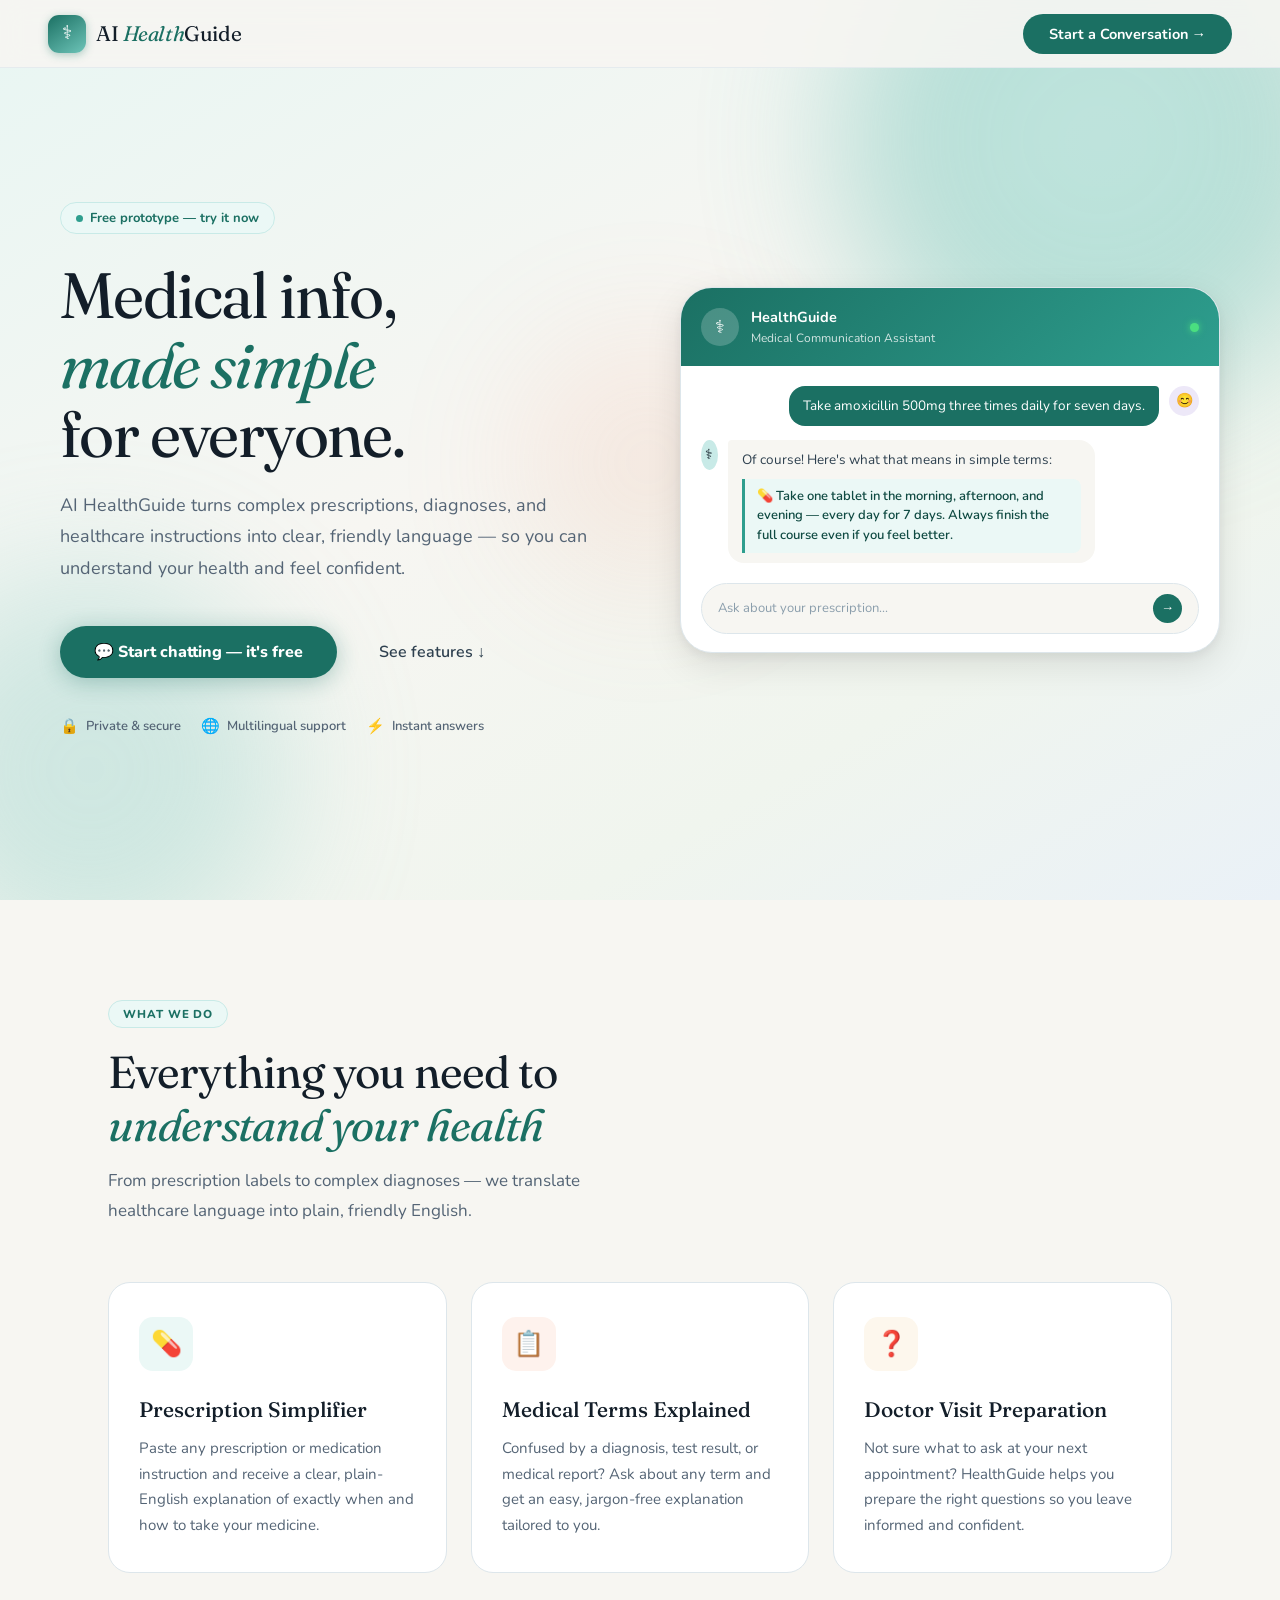
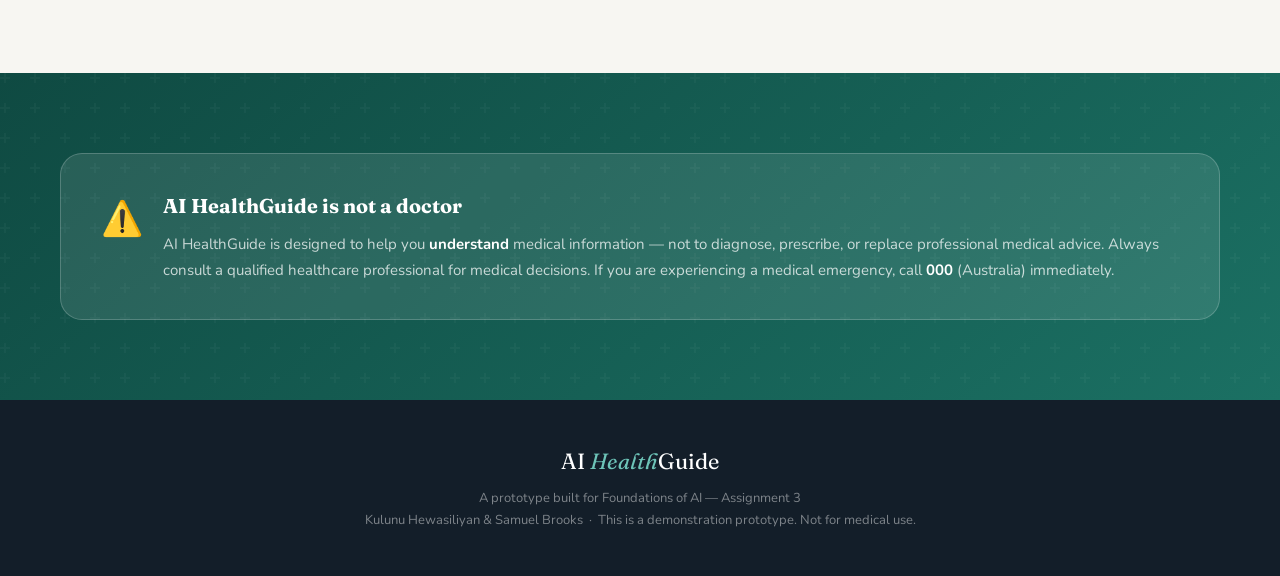
==== prototype/index.html @ d31c9653 "Homepage Prototype completed" ====
<!DOCTYPE html>
<html lang="en">
<head>
  <meta charset="UTF-8">
  <meta name="viewport" content="width=device-width, initial-scale=1.0">
  <title>AI HealthGuide — Medical Communication Made Simple</title>
  <link rel="preconnect" href="https://fonts.googleapis.com">
  <link rel="preconnect" href="https://fonts.gstatic.com" crossorigin>
  <link href="https://fonts.googleapis.com/css2?family=Fraunces:ital,opsz,wght@0,9..144,300;0,9..144,400;0,9..144,500;1,9..144,300;1,9..144,400;1,9..144,500&family=Nunito:wght@300;400;500;600;700;800&display=swap" rel="stylesheet">
  <style>
    *, *::before, *::after { box-sizing: border-box; margin: 0; padding: 0; }

    :root {
      --bg:         #F7F6F2;
      --white:      #FFFFFF;
      --teal-900:   #0F4A42;
      --teal-700:   #1B7063;
      --teal-500:   #2E9E8E;
      --teal-300:   #6DC4B8;
      --teal-100:   #C8EAE7;
      --teal-50:    #EBF8F6;
      --coral:      #E07558;
      --coral-bg:   #FEF2ED;
      --amber-bg:   #FDF7ED;
      --text-900:   #131E29;
      --text-700:   #2E404F;
      --text-500:   #546475;
      --text-300:   #8B9EAC;
      --border:     #DDE6EB;
      --shadow-sm:  0 1px 3px rgba(0,0,0,.07);
      --shadow-md:  0 4px 14px rgba(0,0,0,.08);
      --shadow-lg:  0 12px 36px rgba(0,0,0,.10), 0 4px 12px rgba(0,0,0,.06);
      --r-sm: 8px; --r-md: 14px; --r-lg: 22px; --r-xl: 32px;
    }

    html { scroll-behavior: smooth; }

    body {
      font-family: 'Nunito', sans-serif;
      background: var(--bg);
      color: var(--text-900);
      line-height: 1.6;
      overflow-x: hidden;
    }

    /* ── Page switching ───────────────────────────────── */
    .page { display: none; }
    .page.active { display: block; }


    /* ══════════════════════════════════════════════════
       LANDING PAGE
    ══════════════════════════════════════════════════ */

    /* Nav */
    .nav {
      position: fixed; top: 0; left: 0; right: 0; z-index: 100;
      height: 68px;
      display: flex; align-items: center; justify-content: space-between;
      padding: 0 48px;
      background: rgba(247,246,242,.9);
      backdrop-filter: blur(14px);
      border-bottom: 1px solid rgba(221,230,235,.7);
    }

    .nav-logo {
      display: flex; align-items: center; gap: 10px;
      text-decoration: none; cursor: pointer;
    }

    .nav-logo-mark {
      width: 38px; height: 38px;
      background: linear-gradient(145deg, var(--teal-700), var(--teal-300));
      border-radius: 11px;
      display: flex; align-items: center; justify-content: center;
      font-size: 19px; color: white;
      box-shadow: 0 2px 8px rgba(27,112,99,.35);
    }

    .nav-logo-text {
      font-family: 'Fraunces', serif;
      font-size: 21px; font-weight: 400;
      color: var(--text-900); letter-spacing: -.02em;
    }
    .nav-logo-text em { font-style: italic; color: var(--teal-700); }

    .btn-nav {
      background: var(--teal-700); color: white;
      border: none; border-radius: 50px;
      padding: 10px 26px;
      font-family: 'Nunito', sans-serif;
      font-size: 14.5px; font-weight: 700;
      cursor: pointer;
      transition: all .2s;
    }
    .btn-nav:hover {
      background: var(--teal-900);
      transform: translateY(-1px);
      box-shadow: 0 6px 20px rgba(27,112,99,.35);
    }

    /* Hero */
    .hero {
      min-height: 100vh;
      display: flex; align-items: center;
      position: relative; overflow: hidden;
      padding: 130px 48px 90px;
    }

    .hero-bg {
      position: absolute; inset: 0;
      background: linear-gradient(150deg, #E8F6F3 0%, #F7F6F2 45%, #F0F5EE 75%, #EAF1F7 100%);
    }

    /* Animated blobs */
    .blob {
      position: absolute; border-radius: 50%;
      filter: blur(72px); opacity: .4;
      animation: blobFloat 9s ease-in-out infinite;
    }
    .blob-1 { width: 520px; height: 520px; background: radial-gradient(circle, #7DD6CB, #2E9E8E); top: -120px; right: -80px; }
    .blob-2 { width: 380px; height: 380px; background: radial-gradient(circle, #A8D8D2, #6DC4B8); bottom: -60px; left: -100px; animation-delay: -3.5s; }
    .blob-3 { width: 240px; height: 240px; background: radial-gradient(circle, #F5C4A8, #E07558); top: 38%; right: 40%; opacity: .18; animation-delay: -6s; }

    @keyframes blobFloat {
      0%,100% { transform: translate(0,0) scale(1); }
      33%      { transform: translate(22px,-28px) scale(1.04); }
      66%      { transform: translate(-16px,18px) scale(.97); }
    }

    .hero-inner {
      position: relative; z-index: 1;
      max-width: 1160px; margin: 0 auto;
      display: grid; grid-template-columns: 1fr 1fr;
      gap: 80px; align-items: center;
    }

    .hero-eyebrow {
      display: inline-flex; align-items: center; gap: 7px;
      background: var(--teal-50); border: 1px solid var(--teal-100);
      border-radius: 50px; padding: 5px 15px;
      font-size: 13px; font-weight: 700; color: var(--teal-700);
      margin-bottom: 26px;
    }
    .eyebrow-dot {
      width: 7px; height: 7px;
      background: var(--teal-500); border-radius: 50%;
      animation: softPulse 2.2s ease-in-out infinite;
    }
    @keyframes softPulse {
      0%,100% { transform: scale(1); opacity: 1; }
      50%      { transform: scale(1.5); opacity: .6; }
    }

    .hero-heading {
      font-family: 'Fraunces', serif;
      font-size: clamp(42px, 5vw, 66px);
      font-weight: 400; line-height: 1.08;
      color: var(--text-900); letter-spacing: -.025em;
      margin-bottom: 22px;
    }
    .hero-heading em { font-style: italic; color: var(--teal-700); }

    .hero-sub {
      font-size: 18px; color: var(--text-500);
      line-height: 1.75; margin-bottom: 42px;
    }

    .hero-btns { display: flex; gap: 14px; flex-wrap: wrap; }

    .btn-primary-hero {
      background: var(--teal-700); color: white;
      border: none; border-radius: 50px;
      padding: 15px 34px;
      font-family: 'Nunito', sans-serif;
      font-size: 16px; font-weight: 800;
      cursor: pointer;
      transition: all .25s;
      display: inline-flex; align-items: center; gap: 8px;
      box-shadow: 0 4px 22px rgba(27,112,99,.32);
    }
    .btn-primary-hero:hover {
      background: var(--teal-900);
      transform: translateY(-2px);
      box-shadow: 0 10px 30px rgba(27,112,99,.42);
    }

    .btn-ghost-hero {
      background: transparent; color: var(--text-700);
      border: none; border-radius: 50px;
      padding: 15px 28px;
      font-family: 'Nunito', sans-serif;
      font-size: 16px; font-weight: 600;
      cursor: pointer; transition: all .2s;
      display: inline-flex; align-items: center; gap: 8px;
    }
    .btn-ghost-hero:hover { background: rgba(0,0,0,.04); }

    /* Hero demo card */
    .hero-card {
      background: var(--white);
      border-radius: var(--r-xl);
      box-shadow: var(--shadow-lg);
      border: 1px solid var(--border);
      overflow: hidden;
      animation: cardFloat 7s ease-in-out infinite;
    }
    @keyframes cardFloat {
      0%,100% { transform: translateY(0); }
      50%      { transform: translateY(-14px); }
    }

    .card-header {
      background: linear-gradient(135deg, var(--teal-700), var(--teal-500));
      padding: 18px 20px;
      display: flex; align-items: center; gap: 12px; color: white;
    }
    .card-header-av {
      width: 38px; height: 38px;
      background: rgba(255,255,255,.2);
      border-radius: 50%;
      display: flex; align-items: center; justify-content: center;
      font-size: 18px;
    }
    .card-header-name { font-weight: 700; font-size: 14.5px; }
    .card-header-sub  { font-size: 12px; opacity: .8; }
    .online-indicator {
      margin-left: auto;
      width: 9px; height: 9px;
      background: #4ADE80; border-radius: 50%;
      box-shadow: 0 0 7px rgba(74,222,128,.9);
    }

    .card-msgs { padding: 20px; display: flex; flex-direction: column; gap: 14px; }

    .cm { display: flex; gap: 10px; align-items: flex-start; }
    .cm.u { flex-direction: row-reverse; }
    .cm-av {
      width: 30px; height: 30px; border-radius: 50%;
      display: flex; align-items: center; justify-content: center; font-size: 14px;
    }
    .cm.b .cm-av { background: var(--teal-100); }
    .cm.u .cm-av { background: #EDE8F8; }

    .cm-bbl {
      max-width: 78%; border-radius: 16px;
      padding: 10px 14px; font-size: 13.5px; line-height: 1.5;
    }
    .cm.b .cm-bbl { background: var(--bg); color: var(--text-700); border-top-left-radius: 4px; }
    .cm.u .cm-bbl { background: var(--teal-700); color: white; border-top-right-radius: 4px; }

    .cm-callout {
      background: var(--teal-50); border-left: 3px solid var(--teal-500);
      border-radius: 0 8px 8px 0; padding: 8px 12px;
      margin-top: 8px; font-size: 13px; font-weight: 600;
      color: var(--teal-900);
    }

    .card-input {
      margin: 0 20px 18px;
      background: var(--bg); border: 1px solid var(--border);
      border-radius: 50px; padding: 10px 16px;
      display: flex; align-items: center; gap: 8px;
    }
    .card-input span { flex: 1; font-size: 13px; color: var(--text-300); }
    .card-send {
      width: 29px; height: 29px;
      background: var(--teal-700); border-radius: 50%;
      display: flex; align-items: center; justify-content: center;
      color: white; font-size: 13px;
    }

    /* Trust badges */
    .hero-trust {
      display: flex; gap: 20px; flex-wrap: wrap;
      margin-top: 36px;
    }
    .trust-item {
      display: flex; align-items: center; gap: 7px;
      font-size: 13px; color: var(--text-500); font-weight: 600;
    }
    .trust-icon { font-size: 15px; }


    /* ── Features section ─────────────────────────────── */
    .features {
      padding: 100px 48px;
      max-width: 1160px; margin: 0 auto;
    }

    .section-chip {
      display: inline-block;
      background: var(--teal-50); border: 1px solid var(--teal-100);
      border-radius: 50px; padding: 4px 14px;
      font-size: 11.5px; font-weight: 800; letter-spacing: .08em;
      text-transform: uppercase; color: var(--teal-700);
      margin-bottom: 18px;
    }

    .section-h {
      font-family: 'Fraunces', serif;
      font-size: clamp(30px, 3.5vw, 46px);
      font-weight: 400; color: var(--text-900);
      letter-spacing: -.02em; line-height: 1.18;
      margin-bottom: 14px;
    }
    .section-h em { font-style: italic; color: var(--teal-700); }

    .section-sub {
      font-size: 17px; color: var(--text-500);
      max-width: 520px; line-height: 1.75;
      margin-bottom: 56px;
    }

    .features-grid {
      display: grid; grid-template-columns: repeat(3,1fr); gap: 24px;
    }

    .f-card {
      background: var(--white);
      border-radius: var(--r-lg); padding: 34px 30px;
      border: 1px solid var(--border);
      transition: all .3s; position: relative; overflow: hidden;
    }
    .f-card::after {
      content: '';
      position: absolute; top: 0; left: 0; right: 0; height: 3px;
      background: linear-gradient(90deg, var(--teal-700), var(--teal-300));
      transform: scaleX(0); transform-origin: left;
      transition: transform .3s;
    }
    .f-card:hover { transform: translateY(-5px); box-shadow: var(--shadow-lg); border-color: var(--teal-100); }
    .f-card:hover::after { transform: scaleX(1); }

    .f-icon {
      width: 54px; height: 54px; border-radius: var(--r-md);
      display: flex; align-items: center; justify-content: center;
      font-size: 25px; margin-bottom: 22px;
    }
    .fi-teal   { background: var(--teal-50); }
    .fi-coral  { background: var(--coral-bg); }
    .fi-amber  { background: var(--amber-bg); }

    .f-title {
      font-family: 'Fraunces', serif;
      font-size: 21px; font-weight: 500; color: var(--text-900); margin-bottom: 10px;
    }
    .f-desc { font-size: 15px; color: var(--text-500); line-height: 1.7; }


    /* ── Disclaimer ──────────────────────────────────── */
    .disclaimer-wrap {
      background: linear-gradient(140deg, var(--teal-900), var(--teal-700));
      padding: 80px 48px; position: relative; overflow: hidden;
    }
    .disclaimer-wrap::before {
      content: '';
      position: absolute; inset: 0;
      background: url("data:image/svg+xml,%3Csvg width='60' height='60' viewBox='0 0 60 60' xmlns='http://www.w3.org/2000/svg'%3E%3Cg fill='%23ffffff' fill-opacity='0.03'%3E%3Cpath d='M36 34v-4h-2v4h-4v2h4v4h2v-4h4v-2h-4zm0-30V0h-2v4h-4v2h4v4h2V6h4V4h-4zM6 34v-4H4v4H0v2h4v4h2v-4h4v-2H6zM6 4V0H4v4H0v2h4v4h2V6h4V4H6z'/%3E%3C/g%3E%3C/svg%3E");
    }

    .disclaimer-inner { max-width: 1160px; margin: 0 auto; position: relative; }

    .disclaimer-box {
      background: rgba(255,255,255,.1); border: 1px solid rgba(255,255,255,.2);
      border-radius: var(--r-lg); padding: 36px 40px;
      display: flex; gap: 20px; align-items: flex-start;
    }
    .disclaimer-em { font-size: 34px; flex-shrink: 0; margin-top: 2px; }
    .disclaimer-t {
      font-family: 'Fraunces', serif; font-size: 20px;
      color: white; margin-bottom: 10px;
    }
    .disclaimer-p { font-size: 15px; color: rgba(255,255,255,.75); line-height: 1.7; }
    .disclaimer-p strong { color: white; }


    /* ── Footer ──────────────────────────────────────── */
    footer {
      background: var(--text-900); padding: 44px 48px; text-align: center;
    }
    .footer-name {
      font-family: 'Fraunces', serif; font-size: 22px; color: white; margin-bottom: 8px;
    }
    .footer-name em { font-style: italic; color: var(--teal-300); }
    .footer-p { font-size: 13px; color: rgba(255,255,255,.45); line-height: 1.7; }


    /* ══════════════════════════════════════════════════
       CHAT PAGE
    ══════════════════════════════════════════════════ */

    #chat-page { height: 100vh; }

    .chat-wrap {
      height: 100vh; display: flex; flex-direction: column;
    }

    /* Emergency banner */
    .emergency-bar {
      display: none;
      background: #B91C1C; color: white;
      padding: 10px 24px; text-align: center;
      font-weight: 800; font-size: 14px;
      animation: emergBlink 2s ease-in-out infinite;
    }
    @keyframes emergBlink {
      0%,100% { background: #B91C1C; }
      50%      { background: #991B1B; }
    }

    /* Chat nav */
    .chat-topbar {
      height: 64px; flex-shrink: 0;
      background: var(--white); border-bottom: 1px solid var(--border);
      display: flex; align-items: center; padding: 0 24px; gap: 14px;
    }

    .back-btn {
      background: none; border: none; cursor: pointer;
      color: var(--text-500); font-family: 'Nunito', sans-serif;
      font-size: 14px; font-weight: 700;
      display: flex; align-items: center; gap: 6px;
      padding: 6px 12px; border-radius: var(--r-sm); transition: all .2s;
    }
    .back-btn:hover { background: var(--bg); color: var(--text-900); }

    .divider { color: var(--border); }

    .topbar-title {
      font-family: 'Fraunces', serif; font-size: 19px; font-weight: 400; color: var(--text-900);
    }
    .topbar-title em { font-style: italic; color: var(--teal-700); }

    .status-badge {
      margin-left: auto;
      background: var(--teal-50); color: var(--teal-700);
      border: 1px solid var(--teal-100); border-radius: 50px;
      padding: 3px 13px; font-size: 12px; font-weight: 700;
      display: flex; align-items: center; gap: 6px;
    }
    .status-dot {
      width: 7px; height: 7px; background: #22C55E; border-radius: 50%;
    }

    /* Layout */
    .chat-body { flex: 1; display: flex; overflow: hidden; }

    /* Sidebar */
    .sidebar {
      width: 300px; flex-shrink: 0;
      background: var(--white); border-right: 1px solid var(--border);
      display: flex; flex-direction: column; padding: 24px 20px;
      overflow-y: auto;
    }

    .sb-bot-card {
      background: linear-gradient(140deg, var(--teal-700), var(--teal-500));
      border-radius: var(--r-lg); padding: 22px 20px;
      color: white; text-align: center; margin-bottom: 26px;
    }
    .sb-av {
      width: 62px; height: 62px;
      background: rgba(255,255,255,.2); border-radius: 50%;
      display: flex; align-items: center; justify-content: center;
      font-size: 28px; margin: 0 auto 12px;
    }
    .sb-name {
      font-family: 'Fraunces', serif; font-size: 19px; margin-bottom: 5px;
    }
    .sb-desc { font-size: 12.5px; opacity: .8; line-height: 1.55; }

    .sb-label {
      font-size: 11px; font-weight: 800; letter-spacing: .08em;
      text-transform: uppercase; color: var(--text-300); margin-bottom: 10px;
    }

    .qa-list { display: flex; flex-direction: column; gap: 8px; margin-bottom: 26px; }

    .qa-btn {
      background: var(--bg); border: 1px solid var(--border);
      border-radius: var(--r-sm); padding: 10px 14px;
      font-family: 'Nunito', sans-serif; font-size: 13.5px; font-weight: 600;
      color: var(--text-700); cursor: pointer; text-align: left;
      transition: all .2s; display: flex; align-items: center; gap: 9px;
    }
    .qa-btn:hover { background: var(--teal-50); border-color: var(--teal-100); color: var(--teal-700); }

    .sb-footer {
      margin-top: auto; padding-top: 20px; border-top: 1px solid var(--border);
      font-size: 12px; color: var(--text-300); line-height: 1.65;
    }
    .sb-footer strong { color: var(--text-500); }

    /* Main chat */
    .chat-main {
      flex: 1; display: flex; flex-direction: column;
      background: var(--bg); overflow: hidden;
    }

    .messages {
      flex: 1; overflow-y: auto;
      padding: 28px 36px; display: flex; flex-direction: column; gap: 18px;
    }
    .messages::-webkit-scrollbar { width: 4px; }
    .messages::-webkit-scrollbar-thumb { background: var(--border); border-radius: 10px; }

    /* Welcome */
    .welcome {
      text-align: center; padding: 50px 20px 30px;
    }
    .welcome-em  { font-size: 50px; margin-bottom: 16px; }
    .welcome-h {
      font-family: 'Fraunces', serif; font-size: 28px; font-weight: 400;
      color: var(--text-900); margin-bottom: 10px;
    }
    .welcome-h em { font-style: italic; color: var(--teal-700); }
    .welcome-p { font-size: 15.5px; color: var(--text-500); max-width: 380px; margin: 0 auto; line-height: 1.7; }

    /* Messages */
    .msg {
      display: flex; gap: 12px; align-items: flex-start;
      animation: msgPop .3s ease-out;
    }
    @keyframes msgPop {
      from { opacity: 0; transform: translateY(9px); }
      to   { opacity: 1; transform: translateY(0); }
    }
    .msg.u { flex-direction: row-reverse; }

    .msg-av {
      width: 34px; height: 34px; border-radius: 50%; flex-shrink: 0;
      display: flex; align-items: center; justify-content: center; font-size: 16px;
    }
    .msg.b .msg-av { background: var(--teal-100); }
    .msg.u .msg-av { background: #EDE8F8; }

    .msg-body { max-width: 66%; }

    .bubble {
      border-radius: 18px; padding: 12px 17px;
      font-size: 15px; line-height: 1.65;
    }
    .msg.b .bubble {
      background: var(--white); color: var(--text-700);
      border-top-left-radius: 4px; border: 1px solid var(--border);
    }
    .msg.u .bubble {
      background: var(--teal-700); color: white;
      border-top-right-radius: 4px;
    }
    .msg-ts {
      font-size: 11px; color: var(--text-300); margin-top: 5px; padding: 0 4px;
    }
    .msg.u .msg-ts { text-align: right; }

    /* Bubble extras */
    .b-highlight {
      background: var(--teal-50); border-left: 3px solid var(--teal-500);
      border-radius: 0 8px 8px 0; padding: 10px 14px;
      margin-top: 10px; font-size: 14px; color: var(--teal-900); font-weight: 600;
    }
    .b-warn {
      background: #FEF3C7; border: 1px solid #FCD34D;
      border-radius: 8px; padding: 10px 14px; margin-top: 10px;
      font-size: 13.5px; color: #92400E;
      display: flex; gap: 8px; align-items: flex-start;
    }
    .b-emergency {
      background: #FEE2E2; border: 1px solid #FCA5A5;
      border-radius: 8px; padding: 14px 16px; margin-top: 10px;
      font-size: 14px; color: #7F1D1D;
    }
    .b-emergency-t { font-weight: 800; font-size: 15px; color: #B91C1C; margin-bottom: 7px; }
    .b-tag {
      display: inline-block; background: var(--teal-50); color: var(--teal-700);
      border-radius: 50px; padding: 2px 11px; font-size: 11.5px; font-weight: 700;
      margin-bottom: 9px;
    }

    /* Typing */
    .typing { display: flex; gap: 12px; align-items: center; }
    .typing-bbl {
      background: var(--white); border: 1px solid var(--border);
      border-radius: 18px; border-top-left-radius: 4px;
      padding: 14px 18px; display: flex; gap: 5px; align-items: center;
    }
    .t-dot {
      width: 7px; height: 7px; background: var(--teal-300); border-radius: 50%;
      animation: tBounce 1.2s ease-in-out infinite;
    }
    .t-dot:nth-child(2) { animation-delay: .2s; }
    .t-dot:nth-child(3) { animation-delay: .4s; }
    @keyframes tBounce {
      0%,60%,100% { transform: translateY(0); }
      30%          { transform: translateY(-8px); }
    }

    /* Input area */
    .input-area {
      background: var(--white); border-top: 1px solid var(--border);
      padding: 16px 36px 22px;
    }
    .chips-row {
      display: flex; gap: 8px; margin-bottom: 12px; flex-wrap: wrap;
    }
    .chip {
      background: var(--bg); border: 1px solid var(--border); border-radius: 50px;
      padding: 5px 15px; font-family: 'Nunito', sans-serif;
      font-size: 13px; font-weight: 600; color: var(--text-700);
      cursor: pointer; transition: all .2s; white-space: nowrap;
    }
    .chip:hover { background: var(--teal-50); border-color: var(--teal-300); color: var(--teal-700); }

    .input-row { display: flex; gap: 10px; align-items: flex-end; }

    textarea.chat-in {
      flex: 1; background: var(--bg); border: 1.5px solid var(--border);
      border-radius: 16px; padding: 12px 18px;
      font-family: 'Nunito', sans-serif; font-size: 15px; color: var(--text-900);
      outline: none; resize: none; line-height: 1.5;
      min-height: 48px; max-height: 120px; transition: border-color .2s;
    }
    textarea.chat-in:focus { border-color: var(--teal-500); background: var(--white); }
    textarea.chat-in::placeholder { color: var(--text-300); }

    .send-btn {
      width: 48px; height: 48px; flex-shrink: 0;
      background: var(--teal-700); border: none; border-radius: 14px;
      display: flex; align-items: center; justify-content: center;
      cursor: pointer; color: white; transition: all .2s;
    }
    .send-btn:hover { background: var(--teal-900); transform: scale(1.06); }
    .send-btn:active { transform: scale(.95); }

    /* ── Fade-in animations on load ───────────────────── */
    .fi { opacity: 0; transform: translateY(20px); animation: fadeUp .7s ease-out forwards; }
    .fi-1 { animation-delay: .1s; }
    .fi-2 { animation-delay: .25s; }
    .fi-3 { animation-delay: .4s; }
    .fi-4 { animation-delay: .55s; }
    @keyframes fadeUp { to { opacity: 1; transform: translateY(0); } }

    /* ── Responsive ───────────────────────────────────── */
    @media (max-width: 920px) {
      .hero-inner { grid-template-columns: 1fr; gap: 44px; }
      .features-grid { grid-template-columns: 1fr; }
      .steps { grid-template-columns: 1fr; }
      .step::after { display: none; }
      .hero-card { max-width: 440px; margin: 0 auto; }
      .sidebar { display: none; }
      .nav, .hero, .features, .disclaimer-wrap, footer { padding-left: 24px; padding-right: 24px; }
    }
    @media (max-width: 600px) {
      .messages { padding: 16px; }
      .input-area { padding: 12px 16px 18px; }
      .hero { padding-top: 100px; }
    }
  </style>
</head>
<body>

<!-- ════════════════════════════════════════════
     LANDING PAGE
════════════════════════════════════════════ -->
<div id="landing-page" class="page active">

  <nav class="nav">
    <div class="nav-logo" onclick="void(0)">
      <div class="nav-logo-mark">⚕</div>
      <span class="nav-logo-text">AI <em>Health</em>Guide</span>
    </div>
    <button class="btn-nav" onclick="showChat()">Start a Conversation →</button>
  </nav>

  <!-- Hero -->
  <section class="hero">
    <div class="hero-bg"></div>
    <div class="blob blob-1"></div>
    <div class="blob blob-2"></div>
    <div class="blob blob-3"></div>

    <div class="hero-inner">
      <!-- Left -->
      <div>
        <div class="hero-eyebrow fi fi-1">
          <div class="eyebrow-dot"></div>
          Free prototype — try it now
        </div>
        <h1 class="hero-heading fi fi-2">
          Medical info,<br><em>made simple</em><br>for everyone.
        </h1>
        <p class="hero-sub fi fi-3">
          AI HealthGuide turns complex prescriptions, diagnoses, and healthcare instructions into clear, friendly language — so you can understand your health and feel confident.
        </p>
        <div class="hero-btns fi fi-4">
          <button class="btn-primary-hero" onclick="showChat()">
            💬 Start chatting — it's free
          </button>
          <button class="btn-ghost-hero" onclick="document.getElementById('features').scrollIntoView({behavior:'smooth'})">
            See features ↓
          </button>
        </div>
        <div class="hero-trust fi fi-4">
          <span class="trust-item"><span class="trust-icon">🔒</span> Private &amp; secure</span>
          <span class="trust-item"><span class="trust-icon">🌐</span> Multilingual support</span>
          <span class="trust-item"><span class="trust-icon">⚡</span> Instant answers</span>
        </div>
      </div>

      <!-- Right — demo card -->
      <div class="hero-card fi fi-3">
        <div class="card-header">
          <div class="card-header-av">⚕</div>
          <div>
            <div class="card-header-name">HealthGuide</div>
            <div class="card-header-sub">Medical Communication Assistant</div>
          </div>
          <div class="online-indicator"></div>
        </div>
        <div class="card-msgs">
          <div class="cm u">
            <div class="cm-av">😊</div>
            <div class="cm-bbl">Take amoxicillin 500mg three times daily for seven days.</div>
          </div>
          <div class="cm b">
            <div class="cm-av">⚕</div>
            <div>
              <div class="cm-bbl">
                Of course! Here's what that means in simple terms:
                <div class="cm-callout">
                  💊 Take one tablet in the morning, afternoon, and evening — every day for 7 days. Always finish the full course even if you feel better.
                </div>
              </div>
            </div>
          </div>
        </div>
        <div class="card-input">
          <span>Ask about your prescription...</span>
          <div class="card-send">→</div>
        </div>
      </div>
    </div>
  </section>

  <!-- Features -->
  <section class="features" id="features">
    <div class="section-chip">What we do</div>
    <h2 class="section-h">Everything you need to<br><em>understand your health</em></h2>
    <p class="section-sub">From prescription labels to complex diagnoses — we translate healthcare language into plain, friendly English.</p>

    <div class="features-grid">
      <div class="f-card">
        <div class="f-icon fi-teal">💊</div>
        <h3 class="f-title">Prescription Simplifier</h3>
        <p class="f-desc">Paste any prescription or medication instruction and receive a clear, plain-English explanation of exactly when and how to take your medicine.</p>
      </div>
      <div class="f-card">
        <div class="f-icon fi-coral">📋</div>
        <h3 class="f-title">Medical Terms Explained</h3>
        <p class="f-desc">Confused by a diagnosis, test result, or medical report? Ask about any term and get an easy, jargon-free explanation tailored to you.</p>
      </div>
      <div class="f-card">
        <div class="f-icon fi-amber">❓</div>
        <h3 class="f-title">Doctor Visit Preparation</h3>
        <p class="f-desc">Not sure what to ask at your next appointment? HealthGuide helps you prepare the right questions so you leave informed and confident.</p>
      </div>
    </div>
  </section>

  <!-- Disclaimer -->
  <div class="disclaimer-wrap">
    <div class="disclaimer-inner">
      <div class="disclaimer-box">
        <div class="disclaimer-em">⚠️</div>
        <div>
          <h3 class="disclaimer-t">AI HealthGuide is not a doctor</h3>
          <p class="disclaimer-p">
            AI HealthGuide is designed to help you <strong>understand</strong> medical information — not to diagnose, prescribe, or replace professional medical advice. Always consult a qualified healthcare professional for medical decisions. If you are experiencing a medical emergency, call <strong>000</strong> (Australia) immediately.
          </p>
        </div>
      </div>
    </div>
  </div>

  <footer>
    <div class="footer-name">AI <em>Health</em>Guide</div>
    <p class="footer-p">
      A prototype built for Foundations of AI — Assignment 3<br>
      Kulunu Hewasiliyan &amp; Samuel Brooks &nbsp;·&nbsp; This is a demonstration prototype. Not for medical use.
    </p>
  </footer>

</div><!-- /landing -->


<!-- ════════════════════════════════════════════
     CHAT PAGE
════════════════════════════════════════════ -->
<div id="chat-page" class="page">
  <div class="chat-wrap">

    <!-- Emergency banner -->
    <div class="emergency-bar" id="emerg-bar">
      🚨 EMERGENCY DETECTED — If this is a life-threatening emergency, call 000 immediately
    </div>

    <!-- Top bar -->
    <div class="chat-topbar">
      <button class="back-btn" onclick="showLanding()">← Back</button>
      <span class="divider">|</span>
      <span class="topbar-title">AI <em>Health</em>Guide</span>
      <div class="status-badge">
        <div class="status-dot"></div>
        Online
      </div>
    </div>

    <!-- Body -->
    <div class="chat-body">

      <!-- Sidebar -->
      <aside class="sidebar">
        <div class="sb-bot-card">
          <div class="sb-av">⚕</div>
          <div class="sb-name">HealthGuide</div>
          <div class="sb-desc">Your friendly medical communication assistant — here to make healthcare easier to understand.</div>
        </div>

        <div class="sb-label">Quick Actions</div>
        <div class="qa-list">
          <button class="qa-btn" onclick="quickSend('Can you help me understand my prescription?')">💊 Explain my prescription</button>
          <button class="qa-btn" onclick="quickSend('What does hypertension mean?')">📖 What is hypertension?</button>
          <button class="qa-btn" onclick="quickSend('What does diabetes mean?')">🩺 What is diabetes?</button>
          <button class="qa-btn" onclick="quickSend('What does an MRI involve?')">🔬 What is an MRI?</button>
          <button class="qa-btn" onclick="quickSend('Help me prepare questions for my doctor appointment')">❓ Doctor questions</button>
        </div>

        <div class="sb-footer">
          <strong>⚠️ Disclaimer:</strong> HealthGuide provides simplified explanations only and does not replace professional medical advice. Always consult your doctor or pharmacist for medical decisions.
        </div>
      </aside>

      <!-- Chat main -->
      <main class="chat-main">
        <div class="messages" id="messages">
          <div class="welcome" id="welcome-msg">
            <div class="welcome-em">⚕️</div>
            <h2 class="welcome-h">Hello! I'm <em>HealthGuide</em></h2>
            <p class="welcome-p">I'm here to help you understand medical information, prescriptions, and healthcare terms in plain, friendly language. What would you like help with today?</p>
          </div>
        </div>

        <div class="input-area">
          <div class="chips-row" id="chips-row">
            <button class="chip" onclick="chipSend('Explain my prescription')">💊 Prescription help</button>
            <button class="chip" onclick="chipSend('What does hypertension mean?')">📋 Define a term</button>
            <button class="chip" onclick="chipSend('Help me prepare questions for my doctor appointment')">❓ Doctor questions</button>
          </div>
          <div class="input-row">
            <textarea
              class="chat-in" id="chat-in" rows="1"
              placeholder="Ask about a prescription, medical term, or anything health-related..."
              onkeydown="handleKey(event)" oninput="autoH(this)"></textarea>
            <button class="send-btn" onclick="sendMsg()" title="Send">
              <svg width="18" height="18" viewBox="0 0 24 24" fill="none" stroke="currentColor" stroke-width="2.5" stroke-linecap="round" stroke-linejoin="round">
                <line x1="22" y1="2" x2="11" y2="13"></line>
                <polygon points="22 2 15 22 11 13 2 9 22 2"></polygon>
              </svg>
            </button>
          </div>
        </div>
      </main>

    </div><!-- /chat-body -->
  </div><!-- /chat-wrap -->
</div><!-- /chat-page -->


<script>
/* ── Navigation ─────────────────────────────── */
function showChat() {
  document.getElementById('landing-page').classList.remove('active');
  document.getElementById('chat-page').classList.add('active');
  document.getElementById('chat-in').focus();
}
function showLanding() {
  document.getElementById('chat-page').classList.remove('active');
  document.getElementById('landing-page').classList.add('active');
  hideEmergBanner();
}

/* ── Input helpers ──────────────────────────── */
function autoH(el) {
  el.style.height = 'auto';
  el.style.height = Math.min(el.scrollHeight, 120) + 'px';
}
function handleKey(e) {
  if (e.key === 'Enter' && !e.shiftKey) { e.preventDefault(); sendMsg(); }
}

/* ── Send helpers ───────────────────────────── */
function quickSend(text) {
  showChat();
  setTimeout(() => addUser(text), 80);
}
function chipSend(text) {
  document.getElementById('chat-in').value = text;
  sendMsg();
}
function sendMsg() {
  const el = document.getElementById('chat-in');
  const text = el.value.trim();
  if (!text) return;
  document.getElementById('chips-row').style.display = 'none';
  addUser(text);
  el.value = ''; el.style.height = 'auto';
}

/* ── Message rendering ──────────────────────── */
function addUser(text) {
  const container = document.getElementById('messages');
  const welcome = document.getElementById('welcome-msg');
  if (welcome) welcome.remove();

  const t = stamp();
  const el = document.createElement('div');
  el.className = 'msg u';
  el.innerHTML = `
    <div class="msg-av">😊</div>
    <div class="msg-body">
      <div class="bubble">${esc(text)}</div>
      <div class="msg-ts">${t}</div>
    </div>`;
  container.appendChild(el);
  scrollBot();
  showTyping();

  const delay = 800 + Math.random() * 600;
  setTimeout(() => { hideTyping(); addBot(respond(text)); }, delay);
}

let typEl = null;
function showTyping() {
  const container = document.getElementById('messages');
  typEl = document.createElement('div');
  typEl.className = 'msg b typing';
  typEl.innerHTML = `
    <div class="msg-av">⚕</div>
    <div class="typing-bbl">
      <div class="t-dot"></div><div class="t-dot"></div><div class="t-dot"></div>
    </div>`;
  container.appendChild(typEl);
  scrollBot();
}
function hideTyping() { if (typEl) { typEl.remove(); typEl = null; } }

function addBot(html) {
  const container = document.getElementById('messages');
  const el = document.createElement('div');
  el.className = 'msg b';
  el.innerHTML = `
    <div class="msg-av">⚕</div>
    <div class="msg-body">
      <div class="bubble">${html}</div>
      <div class="msg-ts">${stamp()}</div>
    </div>`;
  container.appendChild(el);
  scrollBot();
}

function scrollBot() {
  const c = document.getElementById('messages');
  c.scrollTop = c.scrollHeight;
}
function stamp() {
  return new Date().toLocaleTimeString([], { hour: '2-digit', minute: '2-digit' });
}
function esc(s) {
  return s.replace(/&/g,'&amp;').replace(/</g,'&lt;').replace(/>/g,'&gt;');
}

/* ── Emergency banner ───────────────────────── */
function showEmergBanner() { document.getElementById('emerg-bar').style.display = 'block'; }
function hideEmergBanner()  { document.getElementById('emerg-bar').style.display = 'none'; }

/* ════════════════════════════════════════════
   RESPONSE ENGINE
════════════════════════════════════════════ */
function respond(msg) {
  const lo = msg.toLowerCase();

  /* Emergency — always first */
  if (/chest pain|heart attack|can'?t breathe|difficulty breathing|stroke|unconscious|unresponsive|overdose|suicid|severe bleed|ambulance/.test(lo)) {
    showEmergBanner();
    return `<div class="b-emergency">
      <div class="b-emergency-t">🚨 This sounds like an emergency</div>
      Please call <strong>000</strong> (Australia) or your local emergency number <em>right now</em>.<br><br>
      <strong>Do not delay</strong> — emergency services can provide urgent care immediately.
    </div>
    <br>If this was not an emergency, please describe your situation and I'll help you understand your healthcare information.`;
  }
  hideEmergBanner();

  /* Greetings */
  if (/^(hello|hi|hey|g'day|howdy|hiya|good (morning|afternoon|evening))/.test(lo)) {
    return `Hello! 👋 I'm HealthGuide — your friendly medical communication assistant.<br><br>
    I can help you with:<br>
    💊 <strong>Prescriptions</strong> — paste your medication instructions for a simple breakdown<br>
    📋 <strong>Medical terms</strong> — explain any diagnosis, test, or healthcare word<br>
    ❓ <strong>Doctor visits</strong> — help you prepare questions for your appointment<br><br>
    What would you like help understanding today?`;
  }

  /* Specific medications */
  if (/amoxicillin/.test(lo)) return `
    <div class="b-tag">💊 Prescription Simplified</div>
    <strong>Amoxicillin</strong> is a common antibiotic used to treat bacterial infections like throat, ear, chest, or urinary infections.<br><br>
    <div class="b-highlight">📅 <strong>How to take it:</strong> One tablet/capsule in the morning, one at midday, and one in the evening — every day until the course is finished.</div>
    <div class="b-warn">⚠️ <div><strong>Always finish the full course</strong>, even if you feel better early. Stopping too soon can allow the infection to return stronger.</div></div>
    <br>💧 Take with a full glass of water. You can take it with food to reduce any stomach upset.`;

  /* General prescription help */
  if (/prescription|tablet|capsule|\bmg\b|dosage|dose|medication|medicine|\bdrug\b|pill/.test(lo)) return `
    <div class="b-tag">💊 Prescription Help</div>
    I'd love to help you understand your medication! 😊<br><br>
    To give you the most accurate explanation, please share:<br>
    • The <strong>name</strong> of the medication<br>
    • The <strong>dose</strong> (e.g. 500mg)<br>
    • How <strong>often</strong> you need to take it (e.g. twice daily)<br><br>
    You can paste the full prescription text directly and I'll break it down into simple, easy-to-follow instructions.`;

  /* Medical conditions */
  if (/hypertension|high blood pressure/.test(lo)) return `
    <div class="b-tag">📋 Medical Term Explained</div>
    <strong>Hypertension</strong> simply means <em>high blood pressure</em>.<br><br>
    Blood pressure is the force your heart uses to push blood through your arteries. When this force is consistently too high, it puts strain on your heart and blood vessels.<br><br>
    <div class="b-highlight">📊 <strong>Normal:</strong> around 120/80 mmHg &nbsp;·&nbsp; <strong>Hypertension:</strong> 140/90 mmHg or higher</div>
    <br>It's often called the "silent killer" because it usually has no symptoms — but it significantly increases the risk of heart attack and stroke. The good news: it's very manageable with lifestyle changes and medication. ❤️`;

  if (/diabetes|diabetic/.test(lo)) return `
    <div class="b-tag">📋 Medical Term Explained</div>
    <strong>Diabetes</strong> is a condition where your body struggles to control the amount of sugar (glucose) in your blood.<br><br>
    <div class="b-highlight">
      🔵 <strong>Type 1:</strong> Your body produces no insulin. Usually diagnosed in childhood. Managed with insulin injections.<br><br>
      🟢 <strong>Type 2:</strong> Your body doesn't use insulin effectively. The most common type. Often managed with diet, exercise, tablets, or insulin.
    </div>
    <br>With the right treatment and lifestyle choices, most people with diabetes live full, healthy lives. 😊`;

  if (/\bmri\b/.test(lo)) return `
    <div class="b-tag">🔬 Procedure Explained</div>
    <strong>MRI</strong> stands for <em>Magnetic Resonance Imaging</em> — a safe, painless scan that creates detailed pictures of the inside of your body using magnets and radio waves (no radiation).<br><br>
    <div class="b-highlight">📋 <strong>What to expect:</strong> You'll lie still inside a large tube-shaped machine. It's noisy (banging sounds are normal) but completely painless. Most scans take 20–60 minutes.</div>
    <div class="b-warn">⚠️ <div>Always tell your doctor if you have metal implants, a pacemaker, or are pregnant before an MRI.</div></div>`;

  /* Doctor questions */
  if (/doctor|appointment|question|prepare|ask|gp|specialist/.test(lo)) return `
    <div class="b-tag">❓ Doctor Visit Preparation</div>
    Great idea to prepare! Here are some helpful questions to ask your doctor or specialist:<br><br>
    <strong>About your diagnosis:</strong><br>
    • What exactly is my diagnosis?<br>
    • What caused this condition? Will it get better or worse?<br><br>
    <strong>About your treatment:</strong><br>
    • What are my treatment options and their risks?<br>
    • Are there lifestyle changes that could help?<br><br>
    <strong>About your medication:</strong><br>
    • What are the common side effects?<br>
    • Are there foods or medicines I should avoid?<br>
    • What should I do if I miss a dose?<br><br>
    <div class="b-highlight">💡 <strong>Tip:</strong> Write your questions down beforehand and consider bringing a trusted friend or family member to help remember the answers.</div>`;

  /* Default */
  const defaults = [
    `Thank you for your message! 😊 I'm best at helping with:<br><br>
    💊 <strong>Prescriptions</strong> — paste your prescription and I'll explain it simply<br>
    📋 <strong>Medical terms</strong> — ask me to explain any diagnosis or medical word<br>
    ❓ <strong>Doctor visits</strong> — I'll help you prepare the right questions<br><br>
    Could you tell me a bit more about what you'd like help understanding?`,

    `I want to give you the most helpful answer! 🌟<br><br>
    Try asking me something like:<br>
    • <em>"What does hypertension mean?"</em><br>
    • <em>"Take amoxicillin 500mg three times a day — what does this mean?"</em><br>
    • <em>"Help me prepare questions for my GP"</em><br><br>
    I'm here to make healthcare easier to understand. What would you like help with?`,
  ];
  return defaults[Math.floor(Math.random() * defaults.length)];
}
</script>
</body>
</html>
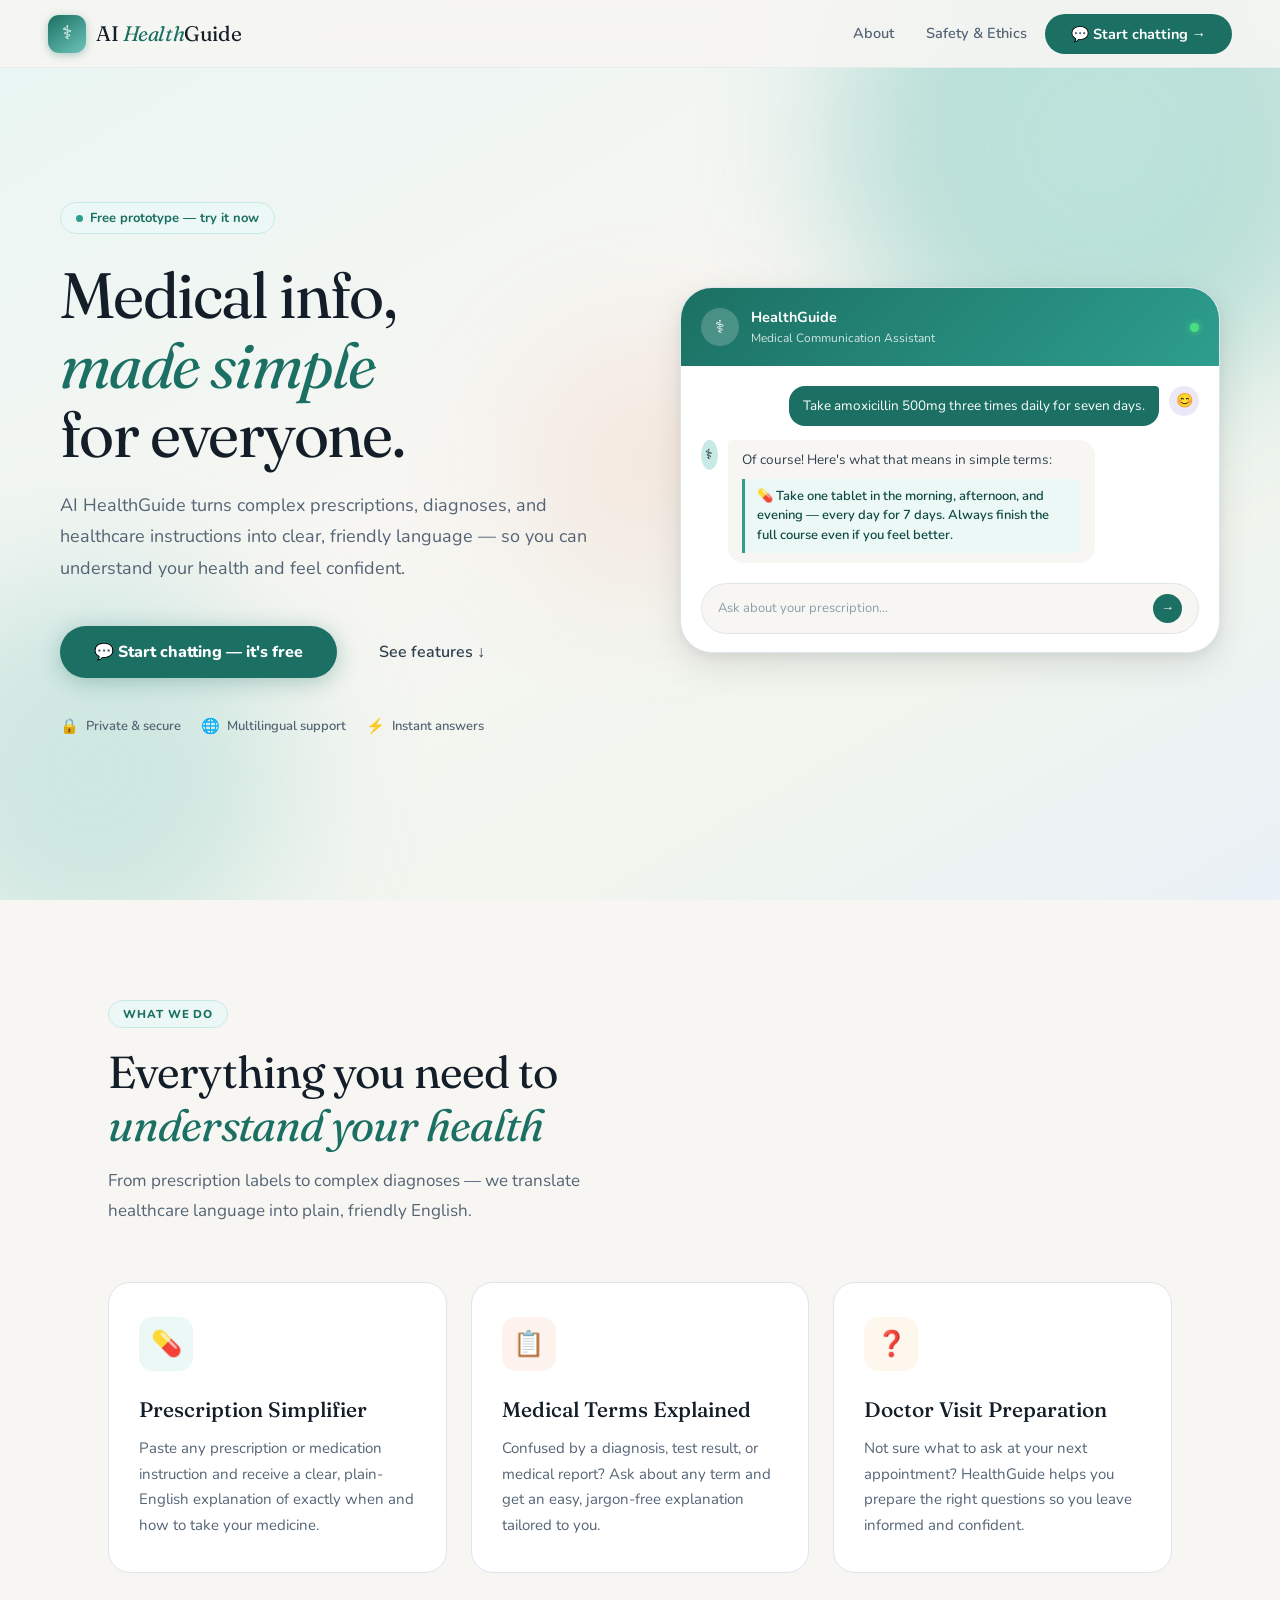
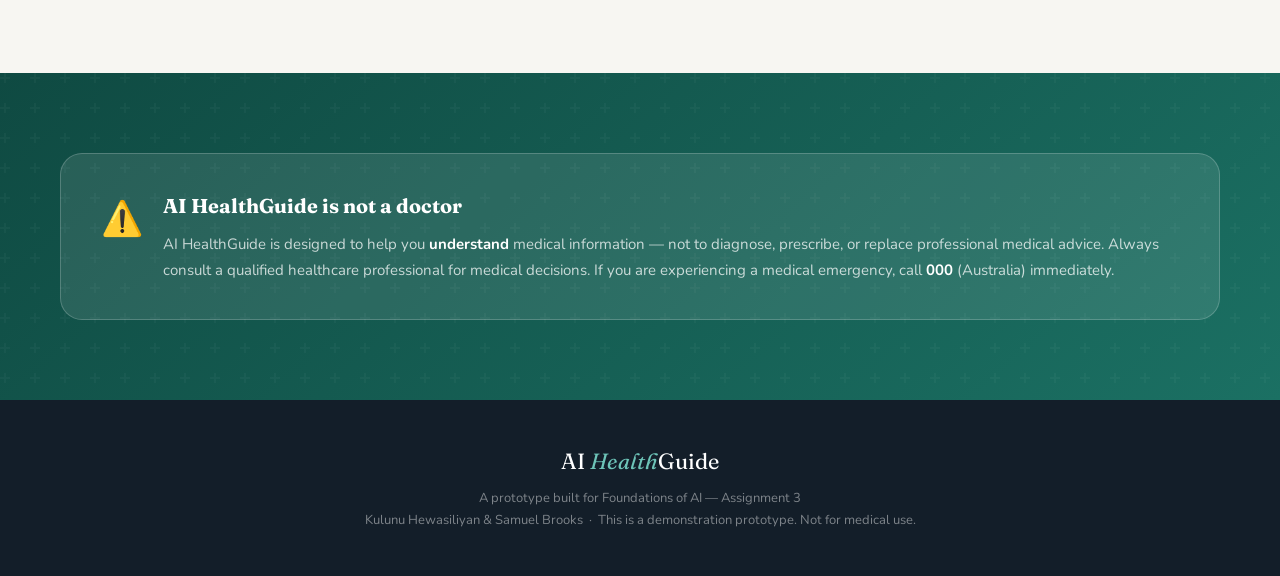
==== commit 66d64f8b: "Added About and Ethics tabs" ====
--- a/prototype/index.html
+++ b/prototype/index.html
@@ -84,6 +84,18 @@
     }
     .nav-logo-text em { font-style: italic; color: var(--teal-700); }
 
+    .nav-links {
+      display: flex; align-items: center; gap: 4px;
+    }
+    .nav-links a {
+      text-decoration: none;
+      color: var(--text-500);
+      font-size: 14.5px; font-weight: 600;
+      padding: 7px 14px; border-radius: 50px;
+      transition: all .2s;
+    }
+    .nav-links a:hover { color: var(--teal-700); background: rgba(200, 234, 231, 0.5); }
+
     .btn-nav {
       background: var(--teal-700); color: white;
       border: none; border-radius: 50px;
@@ -670,7 +682,12 @@
       <div class="nav-logo-mark">⚕</div>
       <span class="nav-logo-text">AI <em>Health</em>Guide</span>
     </div>
-    <button class="btn-nav" onclick="showChat()">Start a Conversation →</button>
+    <div class="nav-links">
+      <a href="about.html">About</a>
+      <a href="safety.html">Safety &amp; Ethics</a>
+
+      <button class="btn-nav" onclick="showChat()">💬 Start chatting →</button>
+    </div>
   </nav>
 
   <!-- Hero -->
@@ -810,6 +827,10 @@
       <button class="back-btn" onclick="showLanding()">← Back</button>
       <span class="divider">|</span>
       <span class="topbar-title">AI <em>Health</em>Guide</span>
+      <div class="nav-links" style="margin-left: auto; margin-right: 14px;">
+        <a href="about.html">About</a>
+        <a href="safety.html">Safety &amp; Ethics</a>
+      </div>
       <div class="status-badge">
         <div class="status-dot"></div>
         Online
@@ -878,6 +899,9 @@
 
 
 <script>
+/* Auto-open chat if linked directly via #chat (script runs after body so DOM is ready) */
+if (window.location.hash === '#chat') { showChat(); }
+
 /* ── Navigation ─────────────────────────────── */
 function showChat() {
   document.getElementById('landing-page').classList.remove('active');
